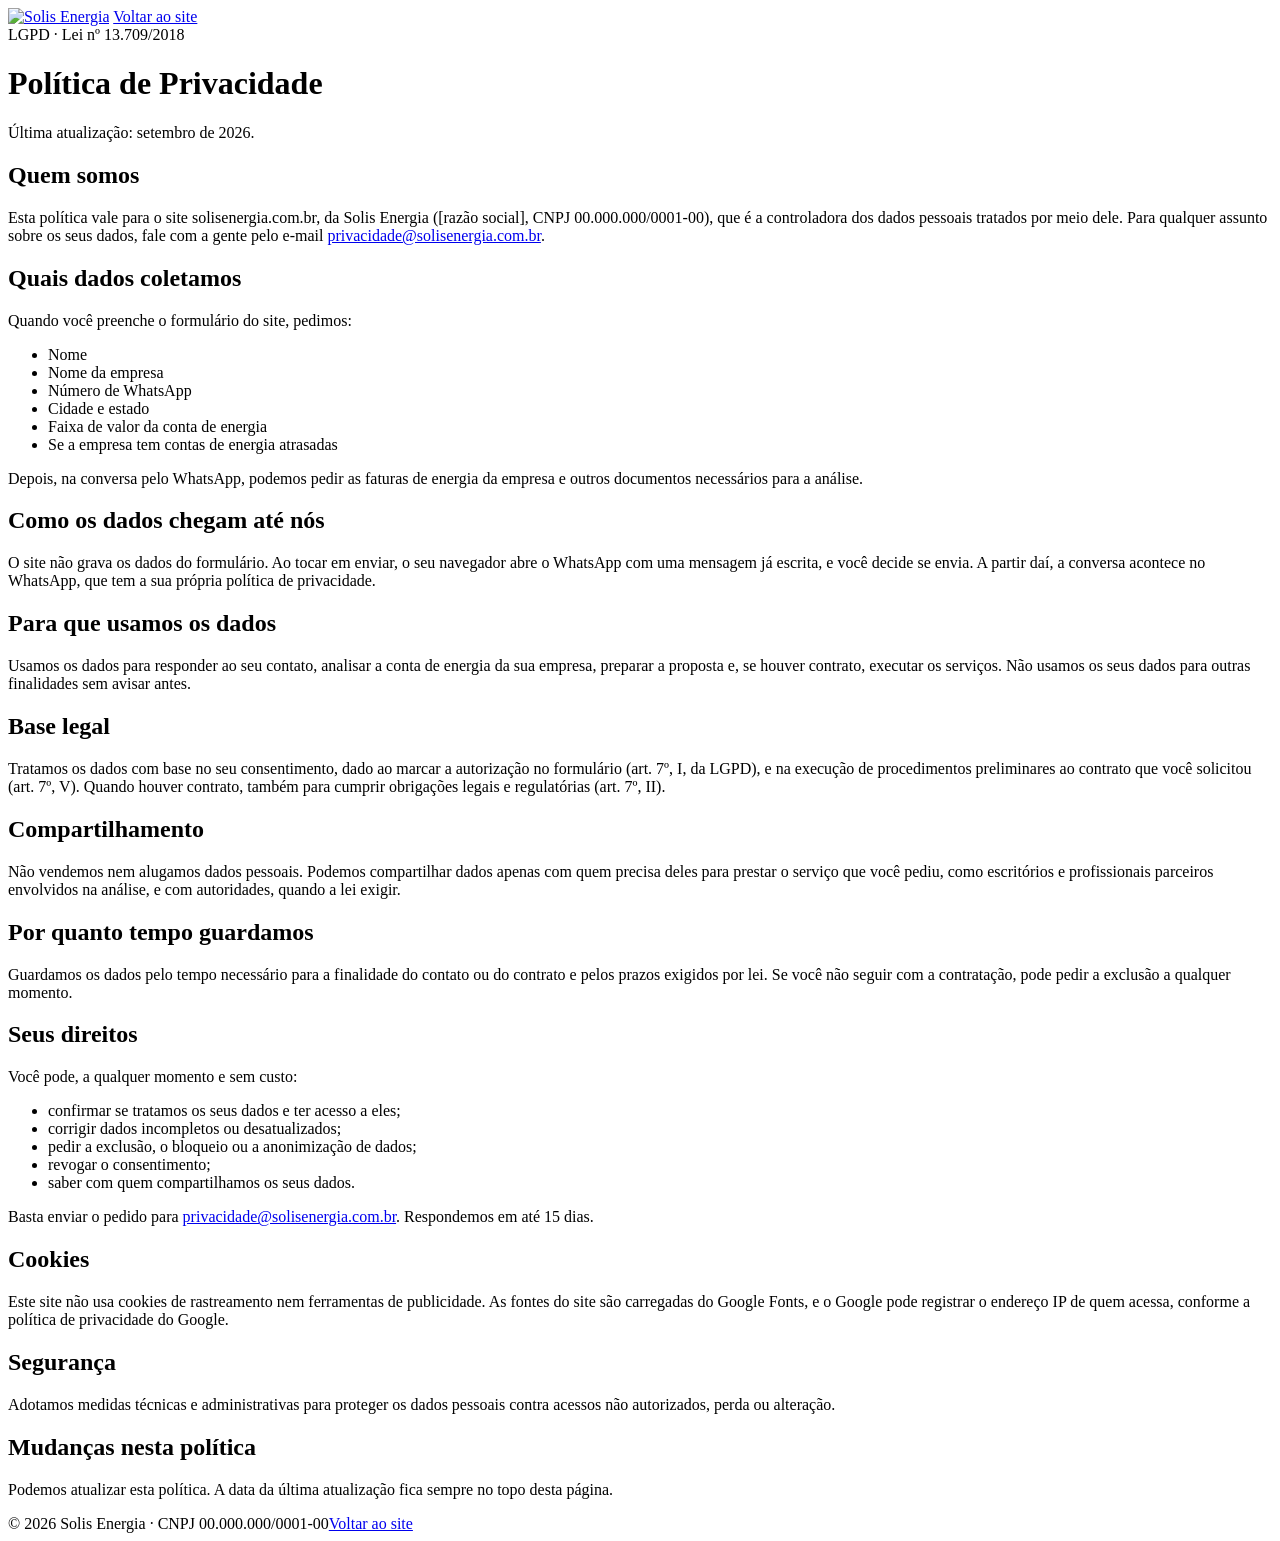
==== privacidade.html @ 0ac9d94a "Add files via upload" ====
<!doctype html>
<html lang="pt-BR">
<head>
<meta charset="utf-8">
<meta name="viewport" content="width=device-width, initial-scale=1, viewport-fit=cover">
<title>Política de Privacidade | Solis Energia</title>
<meta name="description" content="Como a Solis Energia trata os dados pessoais enviados pelo site, conforme a LGPD.">
<link rel="canonical" href="https://solisenergia.com.br/privacidade.html">
<meta name="robots" content="noindex, follow">
<link rel="icon" href="assets/img/favicon.svg" type="image/svg+xml">
<link rel="preconnect" href="https://fonts.googleapis.com">
<link rel="preconnect" href="https://fonts.gstatic.com" crossorigin>
<link rel="stylesheet" href="https://fonts.googleapis.com/css2?family=Archivo:wdth,wght@100..125,500..800&family=IBM+Plex+Sans:wght@400;500;600&display=swap">
<link rel="stylesheet" href="assets/site.css">
</head>
<body data-site="energia" data-whatsapp="5500000000000" data-wa-default="Olá! Tenho uma dúvida sobre privacidade de dados.">
<!-- MODELO: revisar com a equipe jurídica antes de publicar. Preencher razão social, CNPJ e endereço. -->
<header class="site-header"><div class="wrap">
  <a class="brand" href="./"><img src="assets/img/logo.svg" alt="Solis Energia" width="210" height="30"></a>
  <a class="btn btn-ghost" href="./" style="min-height:42px">Voltar ao site</a>
</div></header>
<main class="wrap doc">
  <span class="eyebrow">LGPD · Lei nº 13.709/2018</span>
  <h1>Política de Privacidade</h1>
  <p class="muted">Última atualização: setembro de 2026.</p>

  <h2>Quem somos</h2>
  <p>Esta política vale para o site solisenergia.com.br, da Solis Energia ([razão social], CNPJ 00.000.000/0001-00), que é a controladora dos dados pessoais tratados por meio dele. Para qualquer assunto sobre os seus dados, fale com a gente pelo e-mail <a href="mailto:privacidade@solisenergia.com.br">privacidade@solisenergia.com.br</a>.</p>

  <h2>Quais dados coletamos</h2>
  <p>Quando você preenche o formulário do site, pedimos:</p>
  <ul><li>Nome</li><li>Nome da empresa</li><li>Número de WhatsApp</li><li>Cidade e estado</li><li>Faixa de valor da conta de energia</li><li>Se a empresa tem contas de energia atrasadas</li></ul>
  <p>Depois, na conversa pelo WhatsApp, podemos pedir as faturas de energia da empresa e outros documentos necessários para a análise.</p>

  <h2>Como os dados chegam até nós</h2>
  <p>O site não grava os dados do formulário. Ao tocar em enviar, o seu navegador abre o WhatsApp com uma mensagem já escrita, e você decide se envia. A partir daí, a conversa acontece no WhatsApp, que tem a sua própria política de privacidade.</p>

  <h2>Para que usamos os dados</h2>
  <p>Usamos os dados para responder ao seu contato, analisar a conta de energia da sua empresa, preparar a proposta e, se houver contrato, executar os serviços. Não usamos os seus dados para outras finalidades sem avisar antes.</p>

  <h2>Base legal</h2>
  <p>Tratamos os dados com base no seu consentimento, dado ao marcar a autorização no formulário (art. 7º, I, da LGPD), e na execução de procedimentos preliminares ao contrato que você solicitou (art. 7º, V). Quando houver contrato, também para cumprir obrigações legais e regulatórias (art. 7º, II).</p>

  <h2>Compartilhamento</h2>
  <p>Não vendemos nem alugamos dados pessoais. Podemos compartilhar dados apenas com quem precisa deles para prestar o serviço que você pediu, como escritórios e profissionais parceiros envolvidos na análise, e com autoridades, quando a lei exigir.</p>

  <h2>Por quanto tempo guardamos</h2>
  <p>Guardamos os dados pelo tempo necessário para a finalidade do contato ou do contrato e pelos prazos exigidos por lei. Se você não seguir com a contratação, pode pedir a exclusão a qualquer momento.</p>

  <h2>Seus direitos</h2>
  <p>Você pode, a qualquer momento e sem custo:</p>
  <ul>
    <li>confirmar se tratamos os seus dados e ter acesso a eles;</li>
    <li>corrigir dados incompletos ou desatualizados;</li>
    <li>pedir a exclusão, o bloqueio ou a anonimização de dados;</li>
    <li>revogar o consentimento;</li>
    <li>saber com quem compartilhamos os seus dados.</li>
  </ul>
  <p>Basta enviar o pedido para <a href="mailto:privacidade@solisenergia.com.br">privacidade@solisenergia.com.br</a>. Respondemos em até 15 dias.</p>

  <h2>Cookies</h2>
  <p>Este site não usa cookies de rastreamento nem ferramentas de publicidade. As fontes do site são carregadas do Google Fonts, e o Google pode registrar o endereço IP de quem acessa, conforme a política de privacidade do Google.</p>

  <h2>Segurança</h2>
  <p>Adotamos medidas técnicas e administrativas para proteger os dados pessoais contra acessos não autorizados, perda ou alteração.</p>

  <h2>Mudanças nesta política</h2>
  <p>Podemos atualizar esta política. A data da última atualização fica sempre no topo desta página.</p>
</main>
<footer class="site-footer"><div class="wrap"><div class="foot-bottom" style="border-top:0;padding-top:0">
  <span>© <span data-year>2026</span> Solis Energia · CNPJ 00.000.000/0001-00</span><a href="./">Voltar ao site</a>
</div></div></footer>
<script src="assets/site.js"></script>
</body>
</html>
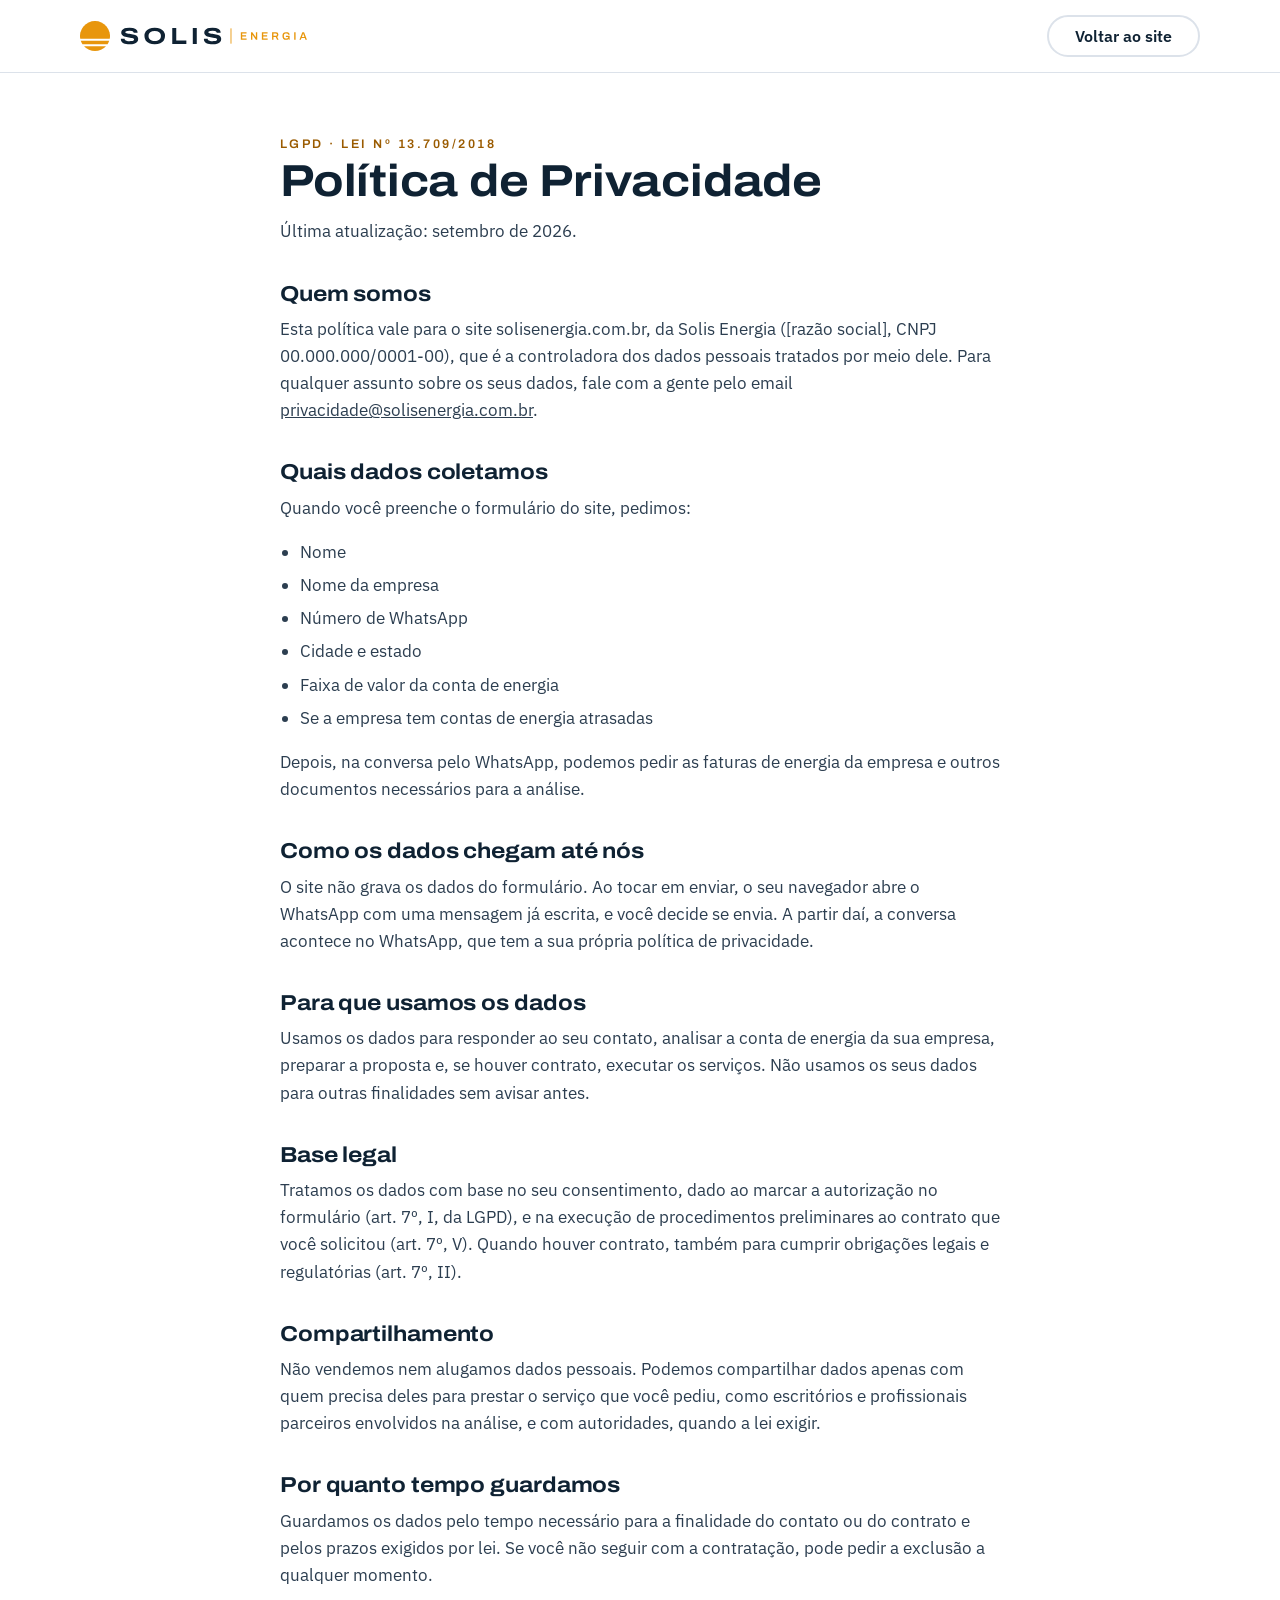
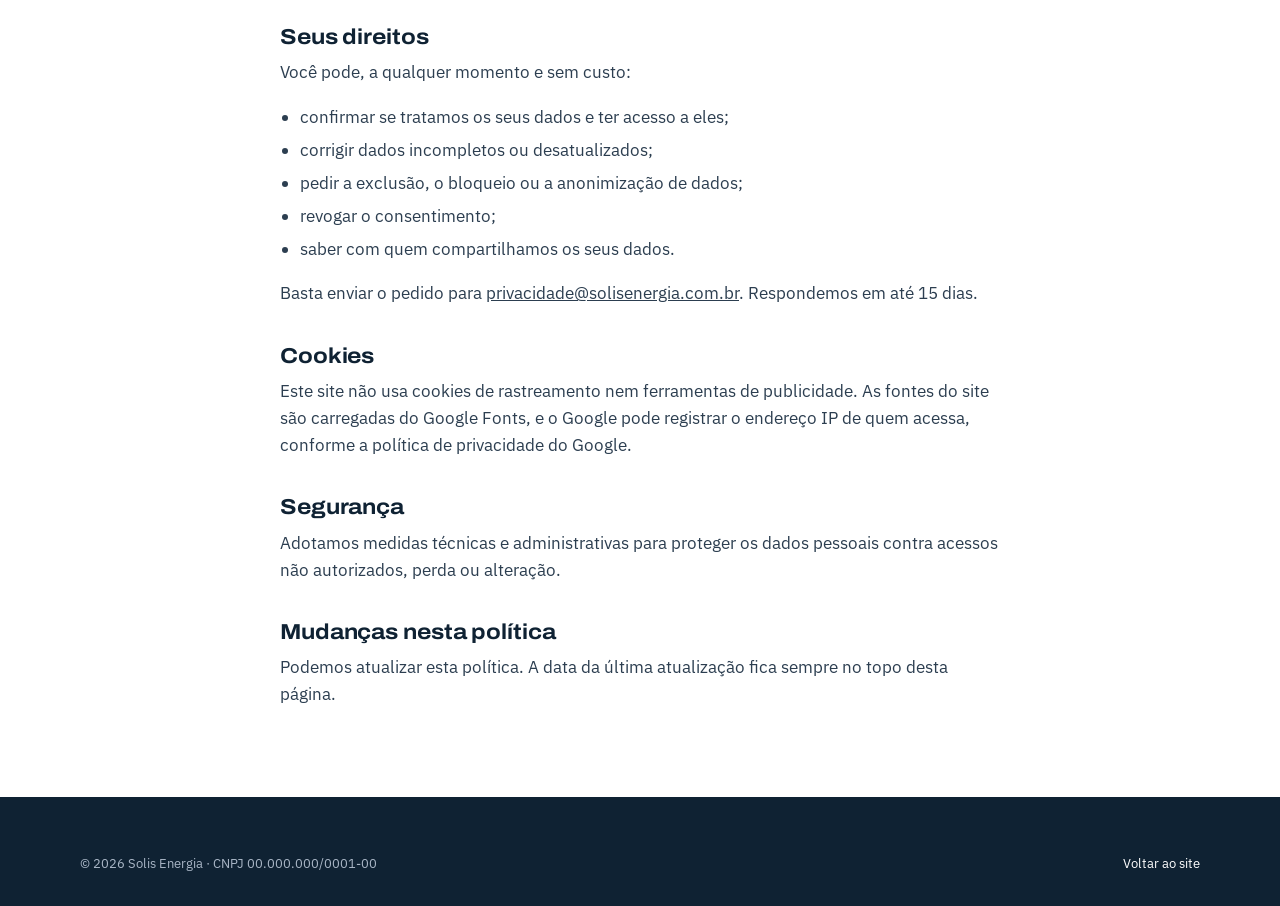
==== commit 6243f91e: "Add files via upload" ====
--- a/privacidade.html
+++ b/privacidade.html
@@ -25,7 +25,7 @@
   <p class="muted">Última atualização: setembro de 2026.</p>
 
   <h2>Quem somos</h2>
-  <p>Esta política vale para o site solisenergia.com.br, da Solis Energia ([razão social], CNPJ 00.000.000/0001-00), que é a controladora dos dados pessoais tratados por meio dele. Para qualquer assunto sobre os seus dados, fale com a gente pelo e-mail <a href="mailto:privacidade@solisenergia.com.br">privacidade@solisenergia.com.br</a>.</p>
+  <p>Esta política vale para o site solisenergia.com.br, da Solis Energia ([razão social], CNPJ 00.000.000/0001-00), que é a controladora dos dados pessoais tratados por meio dele. Para qualquer assunto sobre os seus dados, fale com a gente pelo email <a href="mailto:privacidade@solisenergia.com.br">privacidade@solisenergia.com.br</a>.</p>
 
   <h2>Quais dados coletamos</h2>
   <p>Quando você preenche o formulário do site, pedimos:</p>
--- a/assets/site.css
+++ b/assets/site.css
@@ -0,0 +1,286 @@
+/* Solis · estilos compartilhados pelos sites da Energia e do Turismo.
+   A cor de cada empresa vem do atributo data-site no <body>. */
+
+:root {
+  --ink: #0F2233;
+  --ink-2: #172D42;
+  --nevoa: #F3F5F8;
+  --aco: #5B6675;
+  --aco-claro: #A9B6C6;
+  --line: #DCE2EA;
+  --line-ink: #2A3F55;
+  --white: #FFFFFF;
+  --energia: #E8960C;
+  --viagens: #1E5AA8;
+  --viagens-claro: #5B93DB;
+  --parques: #2F7D4F;
+  --parques-claro: #4FA874;
+
+  --acc: var(--energia);
+  --acc-text: #9A5B00;
+  --acc-on: var(--ink);
+  --acc-soft: #FDF3E3;
+  --acc-on-ink: var(--energia);
+
+  --display: "Archivo", "Helvetica Neue", Arial, sans-serif;
+  --body: "IBM Plex Sans", "Segoe UI", Roboto, Arial, sans-serif;
+  --mono: "IBM Plex Mono", Consolas, "Courier New", monospace;
+
+  --wrap: 1160px;
+  --gutter: 20px;
+  --radius: 6px;
+  --header-h: 72px;
+  color-scheme: light;
+}
+
+body[data-site="turismo"] {
+  --acc: var(--viagens);
+  --acc-text: var(--viagens);
+  --acc-on: var(--white);
+  --acc-soft: #E8F0FA;
+  --acc-on-ink: var(--viagens-claro);
+}
+
+* { box-sizing: border-box; }
+html { scroll-behavior: smooth; scroll-padding-top: calc(var(--header-h) + 12px); }
+@media (prefers-reduced-motion: reduce) { html { scroll-behavior: auto; } }
+body {
+  margin: 0;
+  background: var(--white);
+  color: var(--ink);
+  font-family: var(--body);
+  font-size: 17px;
+  line-height: 1.6;
+  -webkit-font-smoothing: antialiased;
+}
+img, svg { max-width: 100%; }
+a { color: inherit; }
+p { margin: 0; }
+h1, h2, h3, h4 { font-family: var(--display); font-stretch: 112%; margin: 0; line-height: 1.12; text-wrap: balance; letter-spacing: -0.005em; }
+h1 { font-size: clamp(2.3rem, 5.6vw, 4rem); font-weight: 700; }
+h2 { font-size: clamp(1.8rem, 3.8vw, 2.7rem); font-weight: 700; }
+h3 { font-size: 1.2rem; font-weight: 650; }
+.hl { color: var(--acc-text); }
+.on-ink .hl { color: var(--acc-on-ink); }
+
+.wrap { max-width: var(--wrap); margin-inline: auto; padding-inline: var(--gutter); }
+.eyebrow { font-family: var(--display); font-weight: 600; font-size: .78rem; letter-spacing: .2em; text-transform: uppercase; color: var(--acc-text); }
+.on-ink .eyebrow { color: var(--acc-on-ink); }
+.lead { font-size: clamp(1.05rem, 1.6vw, 1.2rem); color: var(--aco); max-width: 60ch; }
+.on-ink .lead { color: var(--aco-claro); }
+.muted { color: var(--aco); }
+.small { font-size: .88rem; }
+.skip { position: absolute; left: -999px; top: 8px; background: var(--ink); color: #fff; padding: 8px 14px; border-radius: 4px; z-index: 100; }
+.skip:focus { left: 8px; }
+
+:focus-visible { outline: 3px solid var(--acc); outline-offset: 3px; border-radius: 2px; }
+
+/* ---------- botões ---------- */
+.btn {
+  display: inline-flex; align-items: center; justify-content: center; gap: 10px;
+  min-height: 52px; padding: 0 26px; border-radius: 999px; border: 2px solid transparent;
+  font: 600 1rem var(--body); text-decoration: none; cursor: pointer;
+  transition: transform .15s ease, background-color .15s ease, border-color .15s ease;
+}
+.btn:hover { transform: translateY(-1px); }
+.btn-primary { background: var(--acc); color: var(--acc-on); }
+.btn-primary:hover { filter: brightness(1.05); }
+.btn-ghost { border-color: var(--line); color: var(--ink); background: var(--white); }
+.btn-ghost:hover { border-color: var(--ink); }
+.on-ink .btn-ghost { background: transparent; color: #fff; border-color: var(--line-ink); }
+.on-ink .btn-ghost:hover { border-color: #fff; }
+.btn svg { width: 20px; height: 20px; flex: none; }
+.btn-row { display: flex; flex-wrap: wrap; gap: 12px; }
+
+/* ---------- cabeçalho ---------- */
+.site-header {
+  position: sticky; top: 0; z-index: 50; background: rgba(255,255,255,.94);
+  backdrop-filter: saturate(1.4) blur(10px); border-bottom: 1px solid var(--line);
+}
+.site-header .wrap { height: var(--header-h); display: flex; align-items: center; justify-content: space-between; gap: 20px; }
+.brand img { height: 30px; width: auto; display: block; }
+.nav { display: flex; align-items: center; gap: 28px; }
+.nav a { text-decoration: none; font-weight: 500; font-size: .95rem; color: var(--aco); }
+.nav a:hover { color: var(--ink); }
+.nav .btn { min-height: 42px; padding: 0 20px; font-size: .92rem; color: var(--acc-on); }
+.menu-btn { display: none; background: none; border: 1px solid var(--line); border-radius: 999px; padding: 8px 16px; font: 600 .9rem var(--body); color: var(--ink); cursor: pointer; }
+@media (max-width: 900px) {
+  .menu-btn { display: inline-flex; }
+  .nav { position: absolute; top: var(--header-h); left: 0; right: 0; background: #fff; border-bottom: 1px solid var(--line);
+    flex-direction: column; align-items: stretch; gap: 0; padding: 8px var(--gutter) 20px; display: none; }
+  .nav.open { display: flex; }
+  .nav a { padding: 12px 0; border-bottom: 1px solid var(--line); font-size: 1rem; }
+  .nav .btn { margin-top: 12px; border-bottom: 0; }
+  .brand img { height: 26px; }
+}
+
+/* ---------- seções ---------- */
+.sec { padding-block: clamp(64px, 9vw, 112px); }
+.sec-soft { background: var(--nevoa); }
+.on-ink { background: var(--ink); color: #fff; }
+.sec-head { display: grid; gap: 14px; max-width: 760px; margin-bottom: clamp(36px, 5vw, 56px); }
+
+/* ---------- hero ---------- */
+.hero { position: relative; overflow: hidden; padding-block: clamp(56px, 8vw, 104px) clamp(64px, 9vw, 120px); }
+.hero .wrap { display: grid; grid-template-columns: minmax(0, 1.1fr) minmax(0, .9fr); gap: clamp(36px, 6vw, 72px); align-items: center; }
+.hero-text { display: grid; gap: 22px; }
+.hero-text .btn-row { margin-top: 8px; }
+.trust { display: flex; flex-wrap: wrap; gap: 10px 24px; margin-top: 10px; color: var(--aco); font-size: .92rem; }
+.trust span { display: inline-flex; align-items: center; gap: 8px; }
+.trust svg { width: 18px; height: 18px; color: var(--acc); flex: none; }
+.hero-sun { position: absolute; right: -180px; bottom: -260px; width: 620px; height: 620px; opacity: .08; color: var(--acc); pointer-events: none; }
+@media (max-width: 900px) { .hero .wrap { grid-template-columns: 1fr; } .hero-sun { display: none; } }
+
+/* ---------- cartões ---------- */
+.cards { display: grid; gap: 18px; grid-template-columns: repeat(auto-fit, minmax(min(100%, 260px), 1fr)); }
+.card { background: #fff; border: 1px solid var(--line); border-radius: var(--radius); padding: 28px; display: grid; gap: 12px; align-content: start; }
+.sec-soft .card { border-color: transparent; }
+.card .icon { width: 48px; height: 48px; border-radius: 50%; background: var(--acc-soft); color: var(--acc-text); display: grid; place-items: center; }
+.card .icon svg { width: 24px; height: 24px; }
+.card p { color: var(--aco); }
+
+/* ---------- passos ---------- */
+.steps { list-style: none; margin: 0; padding: 0; display: grid; grid-template-columns: repeat(4, minmax(0, 1fr)); gap: 0; counter-reset: s; border-top: 2px solid var(--ink); }
+.steps li { counter-increment: s; padding: 26px 24px 8px 0; display: grid; gap: 10px; align-content: start; }
+.steps li::before { content: counter(s, decimal-leading-zero); font-family: var(--display); font-stretch: 125%; font-weight: 700; font-size: 2.4rem; line-height: 1; color: var(--acc); }
+.steps p { color: var(--aco); }
+@media (max-width: 900px) { .steps { grid-template-columns: 1fr 1fr; } }
+@media (max-width: 560px) { .steps { grid-template-columns: 1fr; } .steps li { padding-right: 0; border-bottom: 1px solid var(--line); padding-bottom: 22px; } }
+
+/* ---------- barras (antes/depois) ---------- */
+.bars { display: grid; gap: 18px; }
+.bar { display: grid; gap: 8px; }
+.bar .lbl { font-family: var(--display); font-size: .75rem; letter-spacing: .18em; text-transform: uppercase; color: var(--aco-claro); }
+.bar .fill { height: 64px; border-radius: 4px; display: flex; align-items: center; padding-inline: 20px; font-family: var(--display); font-weight: 700; font-size: 1.5rem; font-variant-numeric: tabular-nums; }
+.bar.before .fill { background: var(--ink-2); color: #fff; width: 100%; }
+.bar.after .fill { background: var(--acc); color: var(--acc-on); }
+
+/* ---------- lista com marcador do sol ---------- */
+.sunlist { list-style: none; margin: 0; padding: 0; display: grid; gap: 14px; }
+.sunlist li { display: grid; grid-template-columns: 24px 1fr; gap: 14px; align-items: start; }
+.sunlist svg { width: 24px; height: 24px; color: var(--acc); margin-top: 2px; }
+
+/* ---------- perguntas frequentes ---------- */
+.faq { display: grid; gap: 0; border-top: 1px solid var(--line); max-width: 860px; }
+.faq details { border-bottom: 1px solid var(--line); }
+.faq summary { list-style: none; cursor: pointer; padding: 22px 44px 22px 0; font-family: var(--display); font-weight: 650; font-size: 1.1rem; position: relative; }
+.faq summary::-webkit-details-marker { display: none; }
+.faq summary::after { content: ""; position: absolute; right: 6px; top: 50%; width: 12px; height: 12px; border-right: 2px solid var(--acc-text); border-bottom: 2px solid var(--acc-text); transform: translateY(-70%) rotate(45deg); transition: transform .2s ease; }
+.faq details[open] summary::after { transform: translateY(-30%) rotate(-135deg); }
+.faq .ans { padding: 0 0 22px; color: var(--aco); max-width: 68ch; }
+
+/* ---------- formulário ---------- */
+.contact .wrap { display: grid; grid-template-columns: minmax(0, .9fr) minmax(0, 1.1fr); gap: clamp(32px, 6vw, 72px); align-items: start; }
+@media (max-width: 900px) { .contact .wrap { grid-template-columns: 1fr; } }
+.form { background: #fff; color: var(--ink); border-radius: 10px; padding: clamp(22px, 4vw, 36px); display: grid; gap: 18px; box-shadow: 0 1px 2px rgba(15,34,51,.08), 0 20px 50px rgba(15,34,51,.18); }
+.form .row { display: grid; grid-template-columns: 1fr 1fr; gap: 16px; }
+@media (max-width: 560px) { .form .row { grid-template-columns: 1fr; } }
+.field { display: grid; gap: 6px; }
+.field label, .field legend { font-weight: 600; font-size: .92rem; padding: 0; }
+.field .hint { font-size: .82rem; color: var(--aco); }
+.field input, .field select, .field textarea {
+  width: 100%; min-height: 50px; padding: 12px 14px; border: 1.5px solid var(--line); border-radius: var(--radius);
+  font: 400 1rem var(--body); color: var(--ink); background: #fff;
+}
+.field textarea { min-height: 96px; resize: vertical; }
+.field input:focus, .field select:focus, .field textarea:focus { outline: none; border-color: var(--acc); box-shadow: 0 0 0 3px var(--acc-soft); }
+.field [aria-invalid="true"] { border-color: #C23B32; }
+.field .err { color: #B3261E; font-size: .85rem; min-height: 0; }
+fieldset.field { border: 0; margin: 0; padding: 0; }
+.choices { display: flex; flex-wrap: wrap; gap: 8px; }
+.choices label { font-weight: 500; display: inline-flex; align-items: center; gap: 8px; border: 1.5px solid var(--line); border-radius: 999px; padding: 8px 16px; cursor: pointer; font-size: .95rem; }
+.choices input { accent-color: var(--ink); width: 16px; height: 16px; min-height: 0; }
+.choices label:has(input:checked) { border-color: var(--ink); background: var(--nevoa); }
+.consent { display: grid; grid-template-columns: 20px 1fr; gap: 10px; font-size: .86rem; color: var(--aco); align-items: start; }
+.consent input { width: 18px; height: 18px; margin-top: 2px; accent-color: var(--ink); }
+.form .btn { width: 100%; }
+.form-note { font-size: .82rem; color: var(--aco); text-align: center; }
+
+/* ---------- rodapé ---------- */
+.site-footer { background: var(--ink); color: var(--aco-claro); padding-block: 56px 32px; font-size: .92rem; }
+.site-footer .wrap { display: grid; gap: 36px; }
+.foot-top { display: grid; grid-template-columns: 1.3fr 1fr 1fr; gap: 32px; }
+@media (max-width: 760px) { .foot-top { grid-template-columns: 1fr; } }
+.site-footer img { height: 30px; width: auto; }
+.site-footer h4 { color: #fff; font-size: .82rem; letter-spacing: .16em; text-transform: uppercase; font-stretch: 100%; margin-bottom: 12px; }
+.site-footer ul { list-style: none; margin: 0; padding: 0; display: grid; gap: 8px; }
+.site-footer a { color: #fff; text-decoration: none; }
+.site-footer a:hover { text-decoration: underline; }
+.foot-bottom { border-top: 1px solid var(--line-ink); padding-top: 22px; display: flex; flex-wrap: wrap; justify-content: space-between; gap: 12px; font-size: .84rem; }
+
+/* ---------- botão flutuante do WhatsApp ---------- */
+.wa-float {
+  position: fixed; right: 18px; bottom: calc(18px + env(safe-area-inset-bottom, 0px)); z-index: 60;
+  width: 60px; height: 60px; border-radius: 50%; background: #25D366; color: #fff; display: grid; place-items: center;
+  box-shadow: 0 6px 20px rgba(0,0,0,.22); text-decoration: none;
+}
+.wa-float svg { width: 32px; height: 32px; }
+.wa-float:hover { transform: scale(1.05); }
+
+/* ---------- página de texto (privacidade) ---------- */
+.doc { max-width: 760px; padding-block: 56px 88px; }
+.doc h1 { font-size: clamp(2rem, 4vw, 2.8rem); margin-bottom: 12px; }
+.doc h2 { font-size: 1.35rem; margin: 36px 0 10px; }
+.doc p, .doc li { color: #2C3E50; }
+.doc p + p { margin-top: 12px; }
+.doc ul { padding-left: 20px; display: grid; gap: 6px; }
+
+/* ---------- cartão de caso (hero) ---------- */
+.case-card { border-radius: 12px; padding: clamp(24px, 3.5vw, 36px); display: grid; gap: 24px; box-shadow: 0 30px 60px rgba(15,34,51,.22); position: relative; z-index: 1; }
+.case-head { display: flex; justify-content: space-between; align-items: center; gap: 12px; flex-wrap: wrap; }
+.case-tag { font-size: .85rem; color: var(--aco-claro); border: 1px solid var(--line-ink); border-radius: 999px; padding: 4px 12px; }
+.case-foot { display: grid; grid-template-columns: 1fr 1fr; gap: 16px; border-top: 1px solid var(--line-ink); padding-top: 20px; }
+.case-foot strong { display: block; font-family: var(--display); font-stretch: 112%; font-size: 1.7rem; color: var(--acc-on-ink); line-height: 1.1; font-variant-numeric: tabular-nums; }
+.case-foot span, .case-note { color: var(--aco-claro); font-size: .88rem; }
+
+/* ---------- cartões grandes ---------- */
+.cards.two { grid-template-columns: repeat(auto-fit, minmax(min(100%, 420px), 1fr)); }
+.card.big { padding: clamp(28px, 4vw, 40px); gap: 14px; }
+.big-num { font-family: var(--display); font-stretch: 125%; font-weight: 700; font-size: clamp(2.4rem, 5vw, 3.4rem); line-height: 1; color: var(--acc-text); }
+.card.big h3 { font-size: 1.4rem; }
+
+/* ---------- números de resultado ---------- */
+.results { display: grid; gap: 36px; }
+.results .sec-head { margin-bottom: 0; max-width: 820px; }
+.stats { display: grid; grid-template-columns: repeat(3, minmax(0, 1fr)); border-top: 1px solid var(--line-ink); }
+.stats div { padding: 28px 24px 0 0; display: grid; gap: 6px; }
+.stats strong { font-family: var(--display); font-stretch: 118%; font-weight: 700; font-size: clamp(2rem, 4.4vw, 3.2rem); line-height: 1; color: var(--acc-on-ink); font-variant-numeric: tabular-nums; }
+.stats span { color: var(--aco-claro); }
+@media (max-width: 700px) { .stats { grid-template-columns: 1fr; } .stats div { padding: 20px 0; border-bottom: 1px solid var(--line-ink); } }
+
+/* ---------- duas colunas ---------- */
+.split { display: grid; grid-template-columns: minmax(0, 1fr) minmax(0, 1fr); gap: clamp(32px, 6vw, 72px); align-items: center; }
+@media (max-width: 900px) { .split { grid-template-columns: 1fr; } }
+.team img { width: 100%; height: auto; border-radius: 10px; display: block; aspect-ratio: 4 / 3; object-fit: cover; }
+
+/* ---------- estados ---------- */
+.ufs { list-style: none; margin: 0; padding: 0; display: grid; grid-template-columns: repeat(7, minmax(0, 1fr)); gap: 8px; }
+.ufs li { border: 1.5px solid var(--acc); border-radius: 4px; text-align: center; padding: 12px 0; font-family: var(--mono); font-weight: 500; font-size: .95rem; letter-spacing: .04em; }
+@media (max-width: 460px) { .ufs { grid-template-columns: repeat(5, minmax(0, 1fr)); } }
+
+/* ---------- Turismo: cartão de roteiro (hero) ---------- */
+.trip-card { border-radius: 12px; padding: clamp(24px, 3.5vw, 36px); display: grid; gap: 22px; box-shadow: 0 30px 60px rgba(15,34,51,.22); position: relative; z-index: 1; }
+.trip-top { display: flex; justify-content: space-between; align-items: flex-start; gap: 12px; }
+.trip-top h3 { font-size: clamp(1.6rem, 3vw, 2.1rem); font-stretch: 118%; margin-top: 6px; }
+.trip-meta { display: grid; grid-template-columns: 1fr 1fr; gap: 12px; margin: 0; border-block: 1px dashed var(--line-ink); padding-block: 16px; }
+.trip-meta dt { font-family: var(--display); font-size: .72rem; letter-spacing: .16em; text-transform: uppercase; color: var(--aco-claro); }
+.trip-meta dd { margin: 4px 0 0; font-weight: 600; }
+.trip-days { list-style: none; margin: 0; padding: 0; display: grid; gap: 12px; }
+.trip-days li { display: grid; grid-template-columns: 64px 1fr; gap: 12px; align-items: baseline; }
+.trip-days span { font-family: var(--mono); font-size: .85rem; color: var(--acc-on-ink); }
+
+/* ---------- Turismo: seção de parques (verde) ---------- */
+.sec-parques { background: var(--parques); color: #fff; }
+.sec-parques .eyebrow { color: #CFE5D8; }
+.sec-parques .lead { color: #E3F0E8; }
+.btn-light { background: #fff; color: var(--parques); }
+.group-card { background: rgba(255,255,255,.1); border: 1px solid rgba(255,255,255,.22); border-radius: 10px; padding: clamp(24px, 3.5vw, 36px); display: grid; gap: 14px; }
+.group-card p { color: #E3F0E8; }
+.group-card .sunlist svg { color: #fff; }
+.card .icon.green { background: #E6F2EB; color: var(--parques); }
+
+/* ---------- Turismo: por que a Solis ---------- */
+.stats.why strong { font-size: clamp(1.6rem, 3vw, 2.2rem); }
+.stats.why span { max-width: 32ch; }
+
+.on-ink .sunlist svg { color: var(--acc-on-ink); }
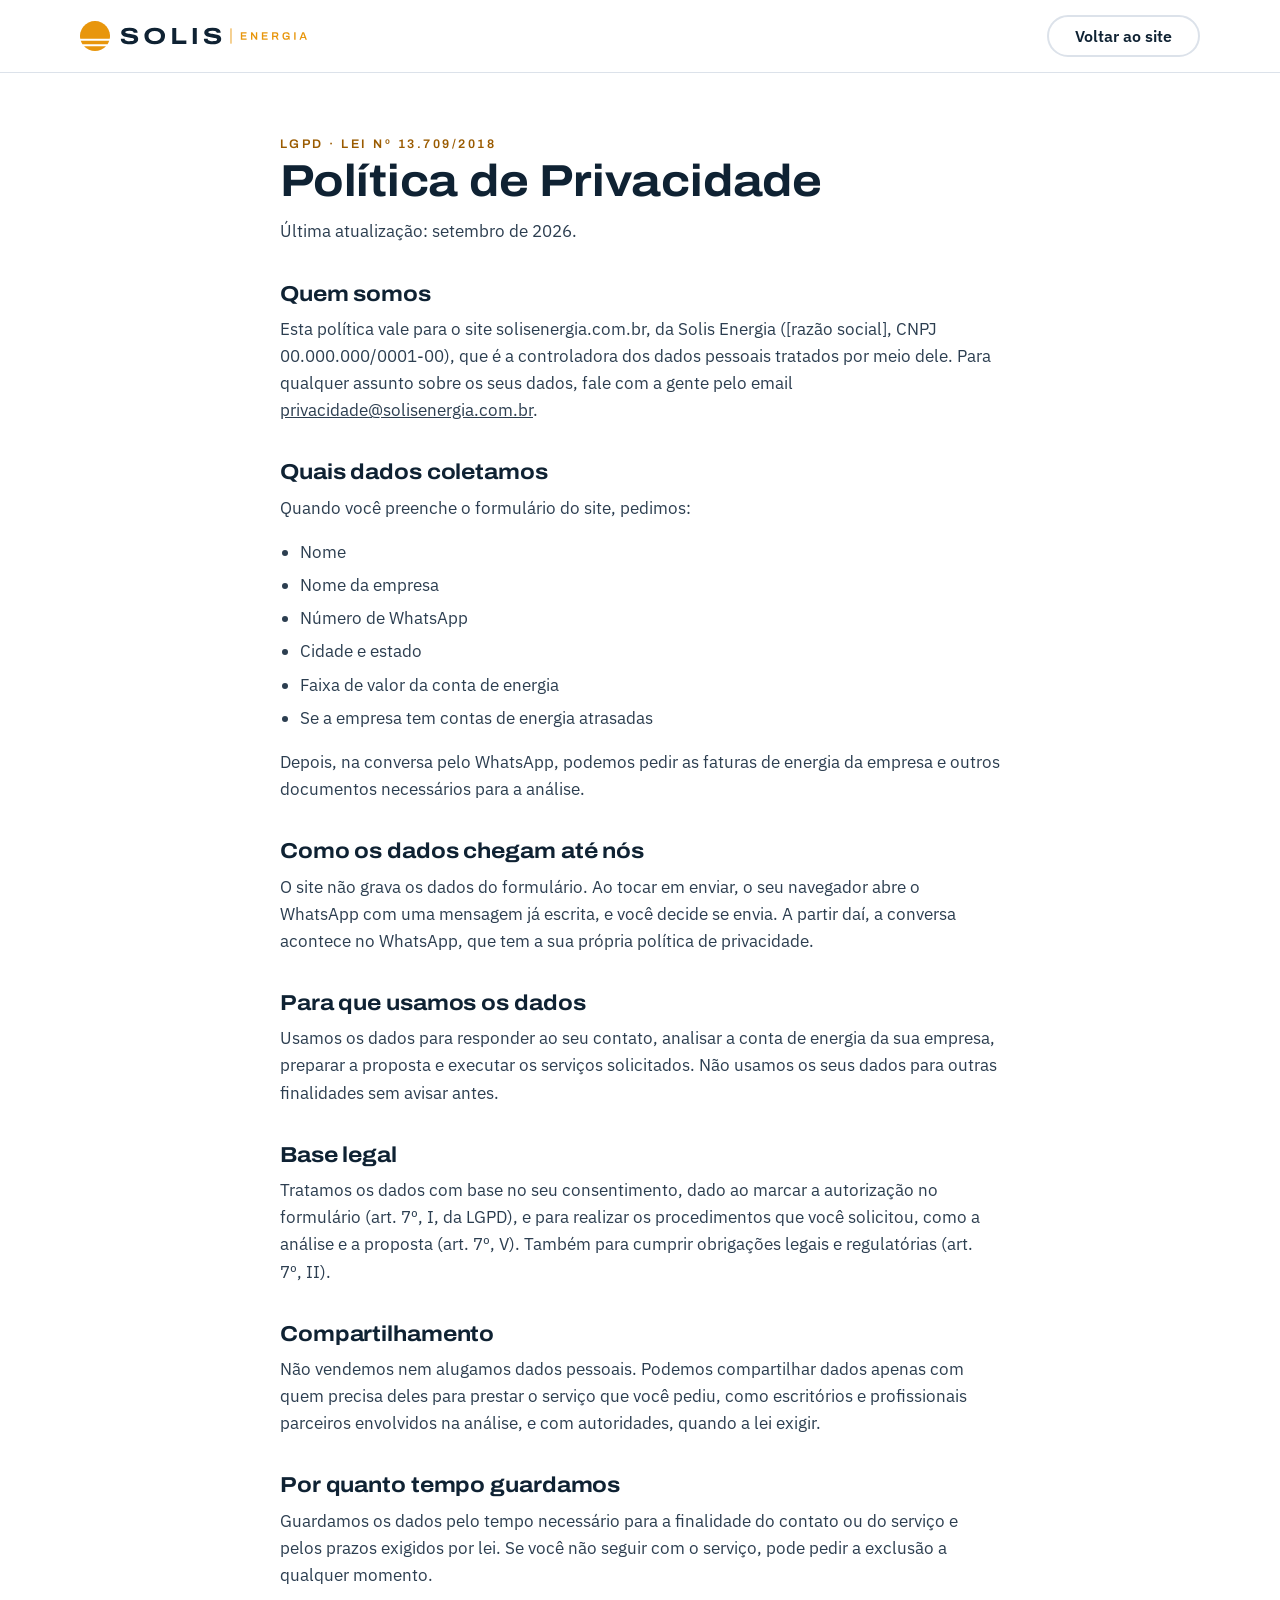
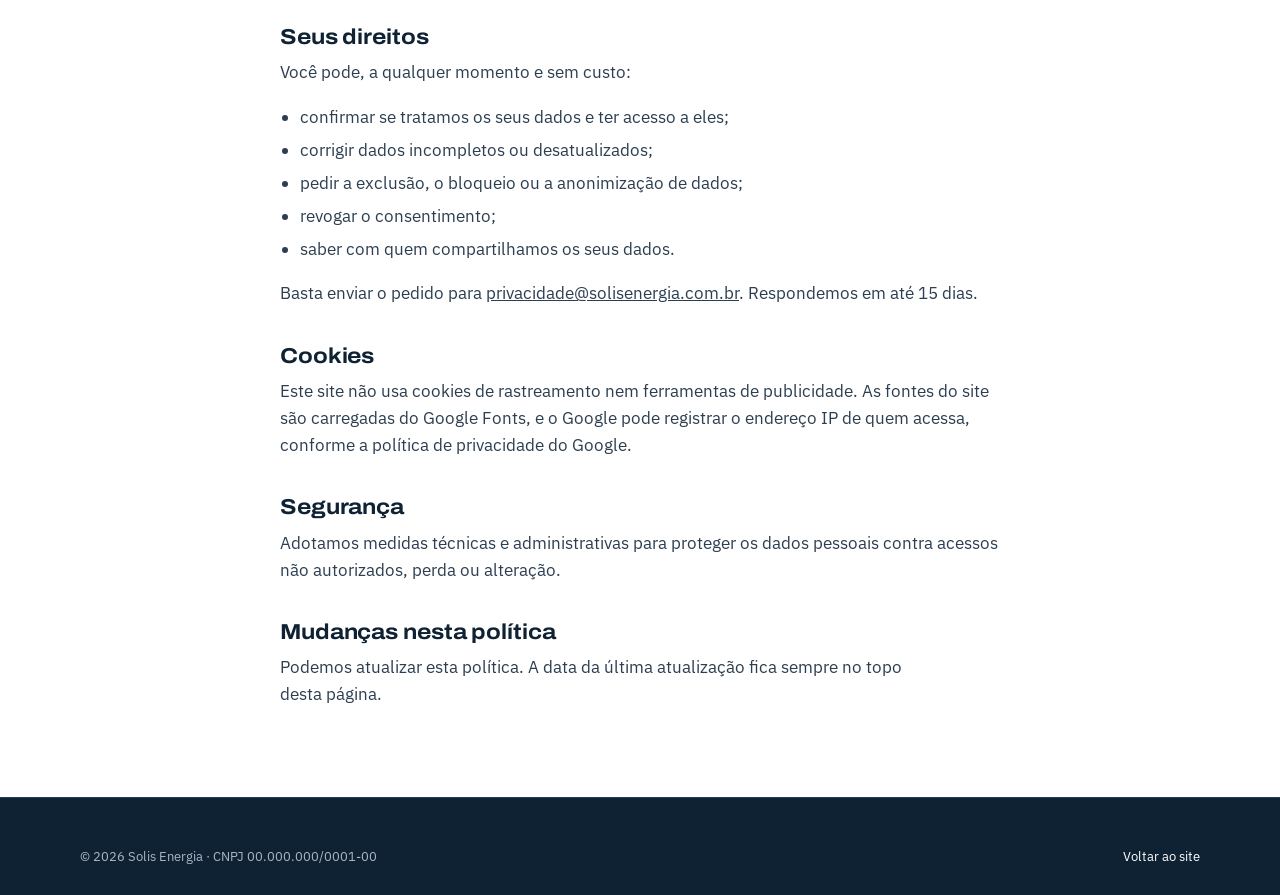
==== commit bf353fbb: "Add files via upload" ====
--- a/privacidade.html
+++ b/privacidade.html
@@ -36,16 +36,16 @@
   <p>O site não grava os dados do formulário. Ao tocar em enviar, o seu navegador abre o WhatsApp com uma mensagem já escrita, e você decide se envia. A partir daí, a conversa acontece no WhatsApp, que tem a sua própria política de privacidade.</p>
 
   <h2>Para que usamos os dados</h2>
-  <p>Usamos os dados para responder ao seu contato, analisar a conta de energia da sua empresa, preparar a proposta e, se houver contrato, executar os serviços. Não usamos os seus dados para outras finalidades sem avisar antes.</p>
+  <p>Usamos os dados para responder ao seu contato, analisar a conta de energia da sua empresa, preparar a proposta e executar os serviços solicitados. Não usamos os seus dados para outras finalidades sem avisar antes.</p>
 
   <h2>Base legal</h2>
-  <p>Tratamos os dados com base no seu consentimento, dado ao marcar a autorização no formulário (art. 7º, I, da LGPD), e na execução de procedimentos preliminares ao contrato que você solicitou (art. 7º, V). Quando houver contrato, também para cumprir obrigações legais e regulatórias (art. 7º, II).</p>
+  <p>Tratamos os dados com base no seu consentimento, dado ao marcar a autorização no formulário (art. 7º, I, da LGPD), e para realizar os procedimentos que você solicitou, como a análise e a proposta (art. 7º, V). Também para cumprir obrigações legais e regulatórias (art. 7º, II).</p>
 
   <h2>Compartilhamento</h2>
   <p>Não vendemos nem alugamos dados pessoais. Podemos compartilhar dados apenas com quem precisa deles para prestar o serviço que você pediu, como escritórios e profissionais parceiros envolvidos na análise, e com autoridades, quando a lei exigir.</p>
 
   <h2>Por quanto tempo guardamos</h2>
-  <p>Guardamos os dados pelo tempo necessário para a finalidade do contato ou do contrato e pelos prazos exigidos por lei. Se você não seguir com a contratação, pode pedir a exclusão a qualquer momento.</p>
+  <p>Guardamos os dados pelo tempo necessário para a finalidade do contato ou do serviço e pelos prazos exigidos por lei. Se você não seguir com o serviço, pode pedir a exclusão a qualquer momento.</p>
 
   <h2>Seus direitos</h2>
   <p>Você pode, a qualquer momento e sem custo:</p>
--- a/assets/site.css
+++ b/assets/site.css
@@ -30,6 +30,8 @@
   --gutter: 20px;
   --radius: 6px;
   --header-h: 72px;
+  --space-section: clamp(52px, 6.5vw, 84px);
+  --space-head: clamp(26px, 3.2vw, 40px);
   color-scheme: light;
 }
 
@@ -55,7 +57,8 @@
 }
 img, svg { max-width: 100%; }
 a { color: inherit; }
-p { margin: 0; }
+p { margin: 0; text-wrap: pretty; }
+h1, h2, h3, h4, p, li, dd, summary, label, a { hyphens: manual; -webkit-hyphens: manual; overflow-wrap: break-word; }
 h1, h2, h3, h4 { font-family: var(--display); font-stretch: 112%; margin: 0; line-height: 1.12; text-wrap: balance; letter-spacing: -0.005em; }
 h1 { font-size: clamp(2.3rem, 5.6vw, 4rem); font-weight: 700; }
 h2 { font-size: clamp(1.8rem, 3.8vw, 2.7rem); font-weight: 700; }
@@ -115,13 +118,13 @@
 }
 
 /* ---------- seções ---------- */
-.sec { padding-block: clamp(64px, 9vw, 112px); }
+.sec { padding-block: var(--space-section); }
 .sec-soft { background: var(--nevoa); }
 .on-ink { background: var(--ink); color: #fff; }
-.sec-head { display: grid; gap: 14px; max-width: 760px; margin-bottom: clamp(36px, 5vw, 56px); }
+.sec-head { display: grid; gap: 12px; max-width: 760px; margin-bottom: var(--space-head); }
 
 /* ---------- hero ---------- */
-.hero { position: relative; overflow: hidden; padding-block: clamp(56px, 8vw, 104px) clamp(64px, 9vw, 120px); }
+.hero { position: relative; overflow: hidden; padding-block: clamp(40px, 6vw, 72px) var(--space-section); }
 .hero .wrap { display: grid; grid-template-columns: minmax(0, 1.1fr) minmax(0, .9fr); gap: clamp(36px, 6vw, 72px); align-items: center; }
 .hero-text { display: grid; gap: 22px; }
 .hero-text .btn-row { margin-top: 8px; }
@@ -132,7 +135,10 @@
 @media (max-width: 900px) { .hero .wrap { grid-template-columns: 1fr; } .hero-sun { display: none; } }
 
 /* ---------- cartões ---------- */
-.cards { display: grid; gap: 18px; grid-template-columns: repeat(auto-fit, minmax(min(100%, 260px), 1fr)); }
+.cards { display: grid; gap: 16px; grid-template-columns: repeat(auto-fit, minmax(min(100%, 260px), 1fr)); }
+.cards.four { grid-template-columns: repeat(4, minmax(0, 1fr)); }
+@media (max-width: 1020px) { .cards.four { grid-template-columns: repeat(2, minmax(0, 1fr)); } }
+@media (max-width: 560px) { .cards.four { grid-template-columns: 1fr; } }
 .card { background: #fff; border: 1px solid var(--line); border-radius: var(--radius); padding: 28px; display: grid; gap: 12px; align-content: start; }
 .sec-soft .card { border-color: transparent; }
 .card .icon { width: 48px; height: 48px; border-radius: 50%; background: var(--acc-soft); color: var(--acc-text); display: grid; place-items: center; }
@@ -197,7 +203,7 @@
 .form-note { font-size: .82rem; color: var(--aco); text-align: center; }
 
 /* ---------- rodapé ---------- */
-.site-footer { background: var(--ink); color: var(--aco-claro); padding-block: 56px 32px; font-size: .92rem; }
+.site-footer { background: var(--ink); color: var(--aco-claro); padding-block: 48px 28px; font-size: .92rem; border-top: 1px solid var(--line-ink); }
 .site-footer .wrap { display: grid; gap: 36px; }
 .foot-top { display: grid; grid-template-columns: 1.3fr 1fr 1fr; gap: 32px; }
 @media (max-width: 760px) { .foot-top { grid-template-columns: 1fr; } }
@@ -284,3 +290,20 @@
 .stats.why span { max-width: 32ch; }
 
 .on-ink .sunlist svg { color: var(--acc-on-ink); }
+
+/* ---------- ritmo entre blocos ---------- */
+.hero-text { gap: 18px; }
+.split .sec-head, .results .sec-head, .contact .sec-head { margin-bottom: 0; }
+.results { gap: 28px; }
+.stats div { padding-top: 22px; }
+.steps li { padding-block: 22px 4px; }
+.faq summary { padding-block: 18px; }
+.faq .ans { padding-bottom: 18px; }
+.card.big { gap: 12px; }
+.site-footer .wrap { gap: 28px; }
+
+/* ---------- movimento reduzido ---------- */
+@media (prefers-reduced-motion: reduce) {
+  *, *::before, *::after { transition: none !important; animation: none !important; }
+  .btn:hover, .wa-float:hover { transform: none; }
+}
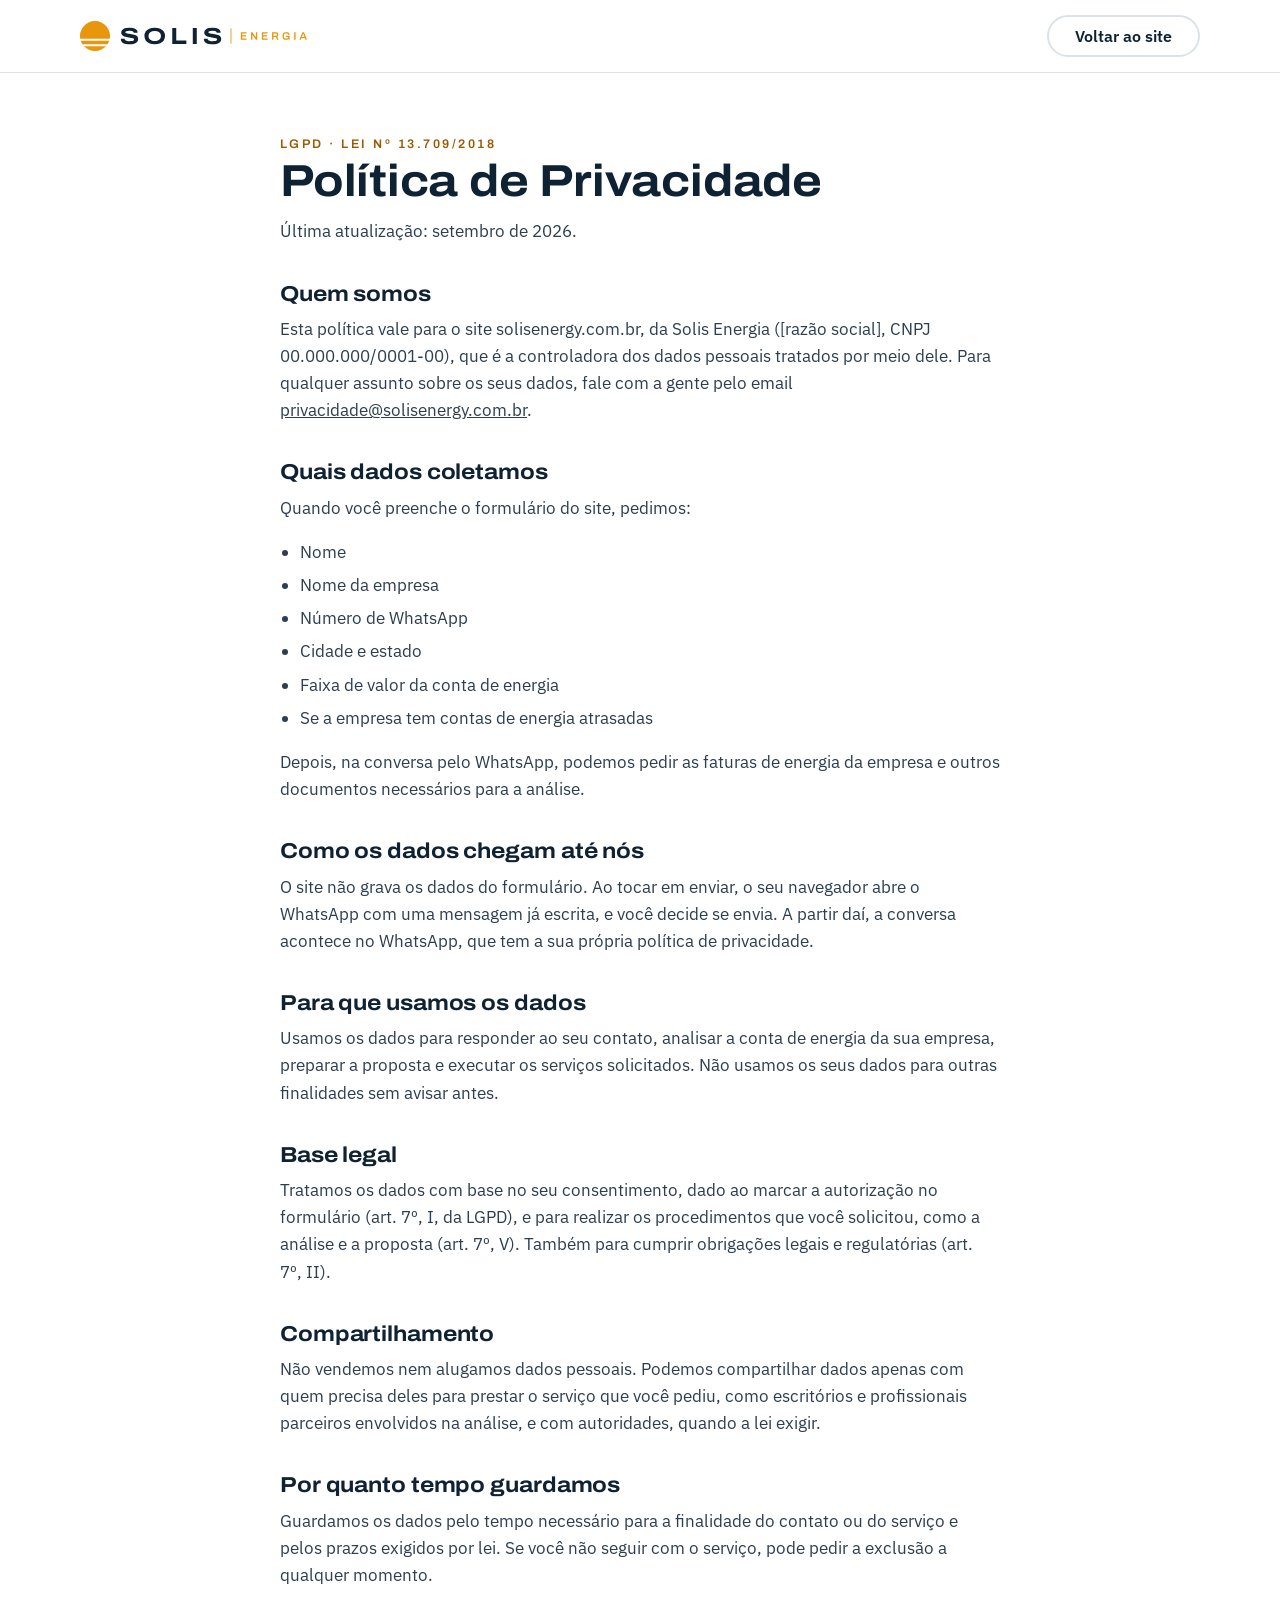
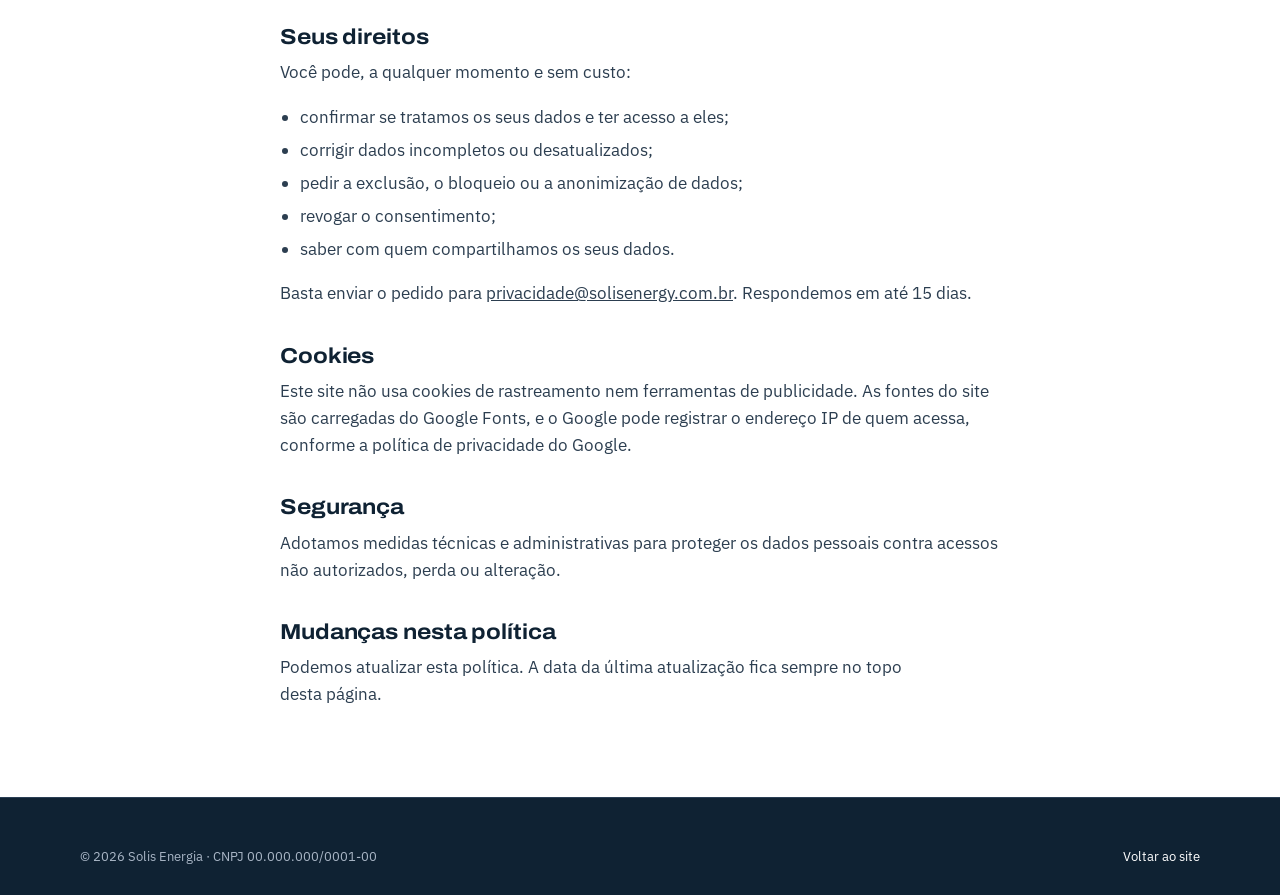
==== commit 07786990: "Add files via upload" ====
--- a/privacidade.html
+++ b/privacidade.html
@@ -5,7 +5,7 @@
 <meta name="viewport" content="width=device-width, initial-scale=1, viewport-fit=cover">
 <title>Política de Privacidade | Solis Energia</title>
 <meta name="description" content="Como a Solis Energia trata os dados pessoais enviados pelo site, conforme a LGPD.">
-<link rel="canonical" href="https://solisenergia.com.br/privacidade.html">
+<link rel="canonical" href="https://solisenergy.com.br/privacidade.html">
 <meta name="robots" content="noindex, follow">
 <link rel="icon" href="assets/img/favicon.svg" type="image/svg+xml">
 <link rel="preconnect" href="https://fonts.googleapis.com">
@@ -25,7 +25,7 @@
   <p class="muted">Última atualização: setembro de 2026.</p>
 
   <h2>Quem somos</h2>
-  <p>Esta política vale para o site solisenergia.com.br, da Solis Energia ([razão social], CNPJ 00.000.000/0001-00), que é a controladora dos dados pessoais tratados por meio dele. Para qualquer assunto sobre os seus dados, fale com a gente pelo email <a href="mailto:privacidade@solisenergia.com.br">privacidade@solisenergia.com.br</a>.</p>
+  <p>Esta política vale para o site solisenergy.com.br, da Solis Energia ([razão social], CNPJ 00.000.000/0001-00), que é a controladora dos dados pessoais tratados por meio dele. Para qualquer assunto sobre os seus dados, fale com a gente pelo email <a href="mailto:privacidade@solisenergy.com.br">privacidade@solisenergy.com.br</a>.</p>
 
   <h2>Quais dados coletamos</h2>
   <p>Quando você preenche o formulário do site, pedimos:</p>
@@ -56,7 +56,7 @@
     <li>revogar o consentimento;</li>
     <li>saber com quem compartilhamos os seus dados.</li>
   </ul>
-  <p>Basta enviar o pedido para <a href="mailto:privacidade@solisenergia.com.br">privacidade@solisenergia.com.br</a>. Respondemos em até 15 dias.</p>
+  <p>Basta enviar o pedido para <a href="mailto:privacidade@solisenergy.com.br">privacidade@solisenergy.com.br</a>. Respondemos em até 15 dias.</p>
 
   <h2>Cookies</h2>
   <p>Este site não usa cookies de rastreamento nem ferramentas de publicidade. As fontes do site são carregadas do Google Fonts, e o Google pode registrar o endereço IP de quem acessa, conforme a política de privacidade do Google.</p>
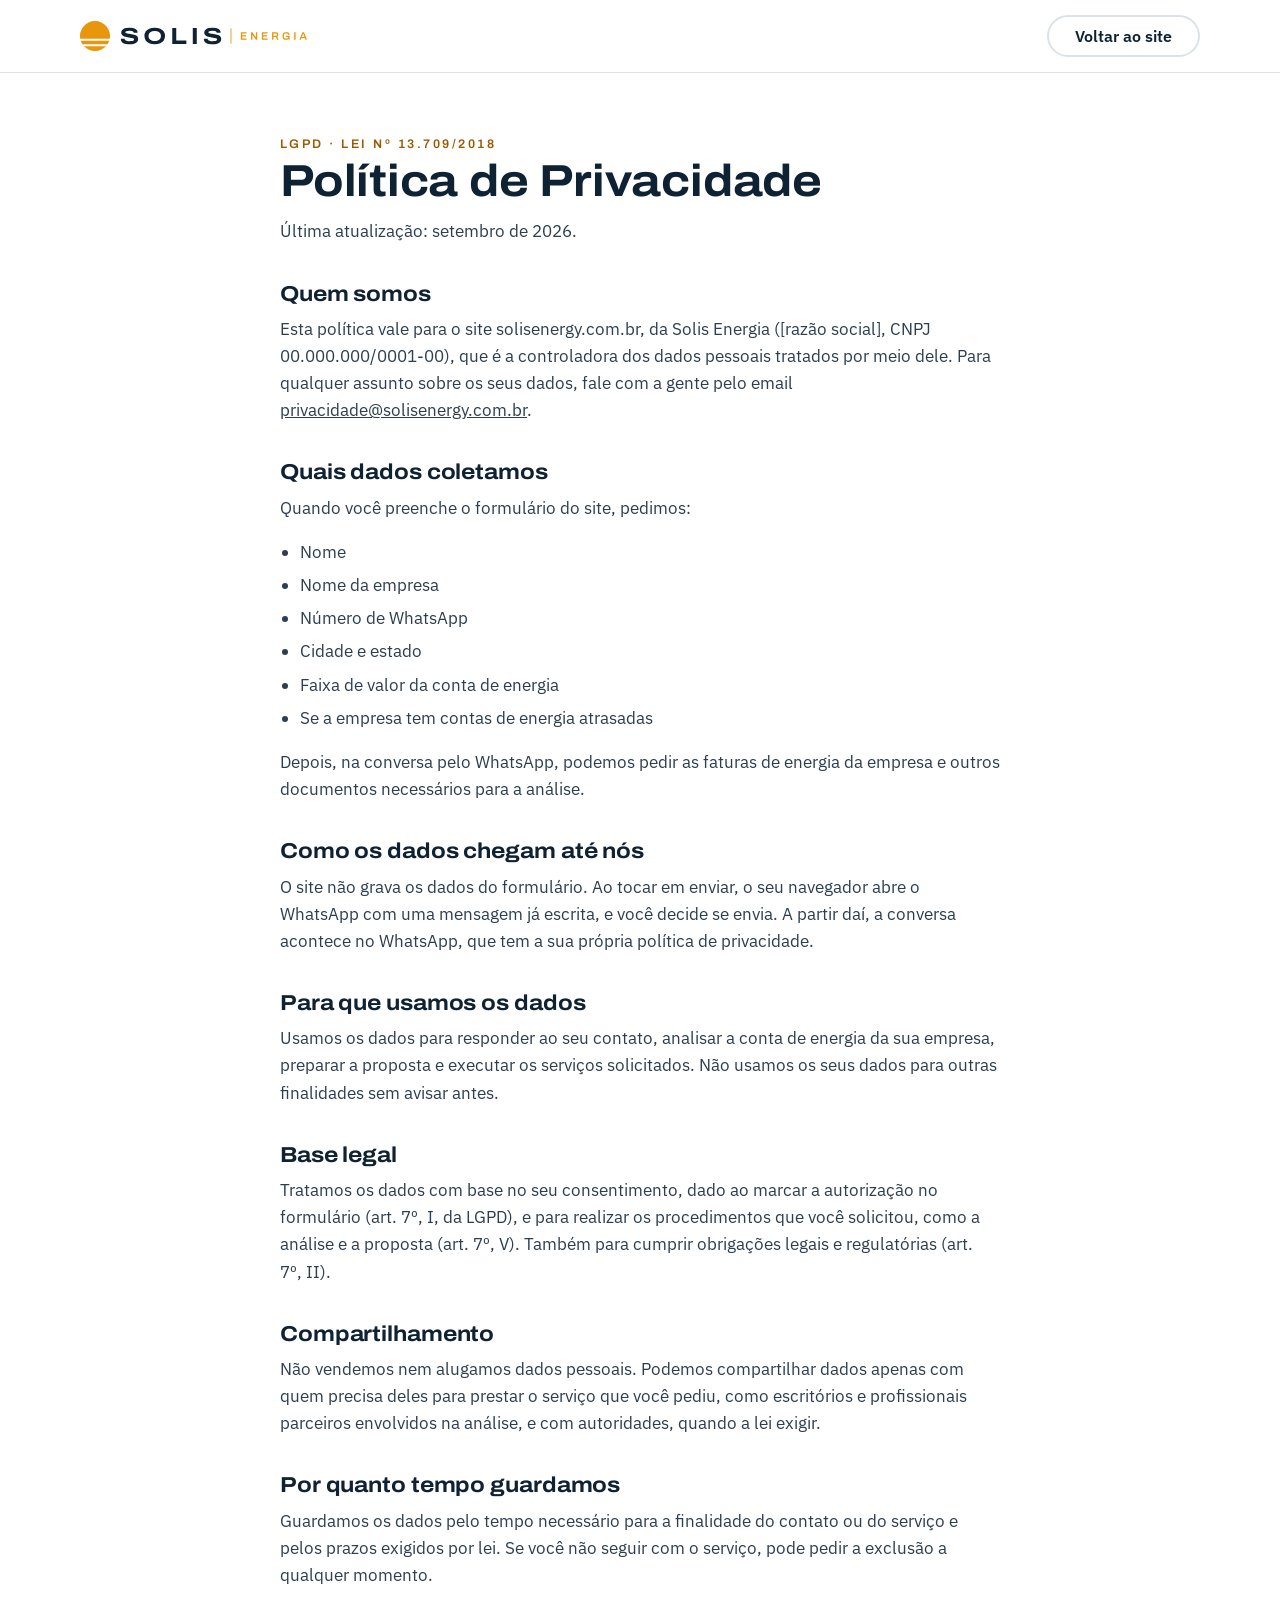
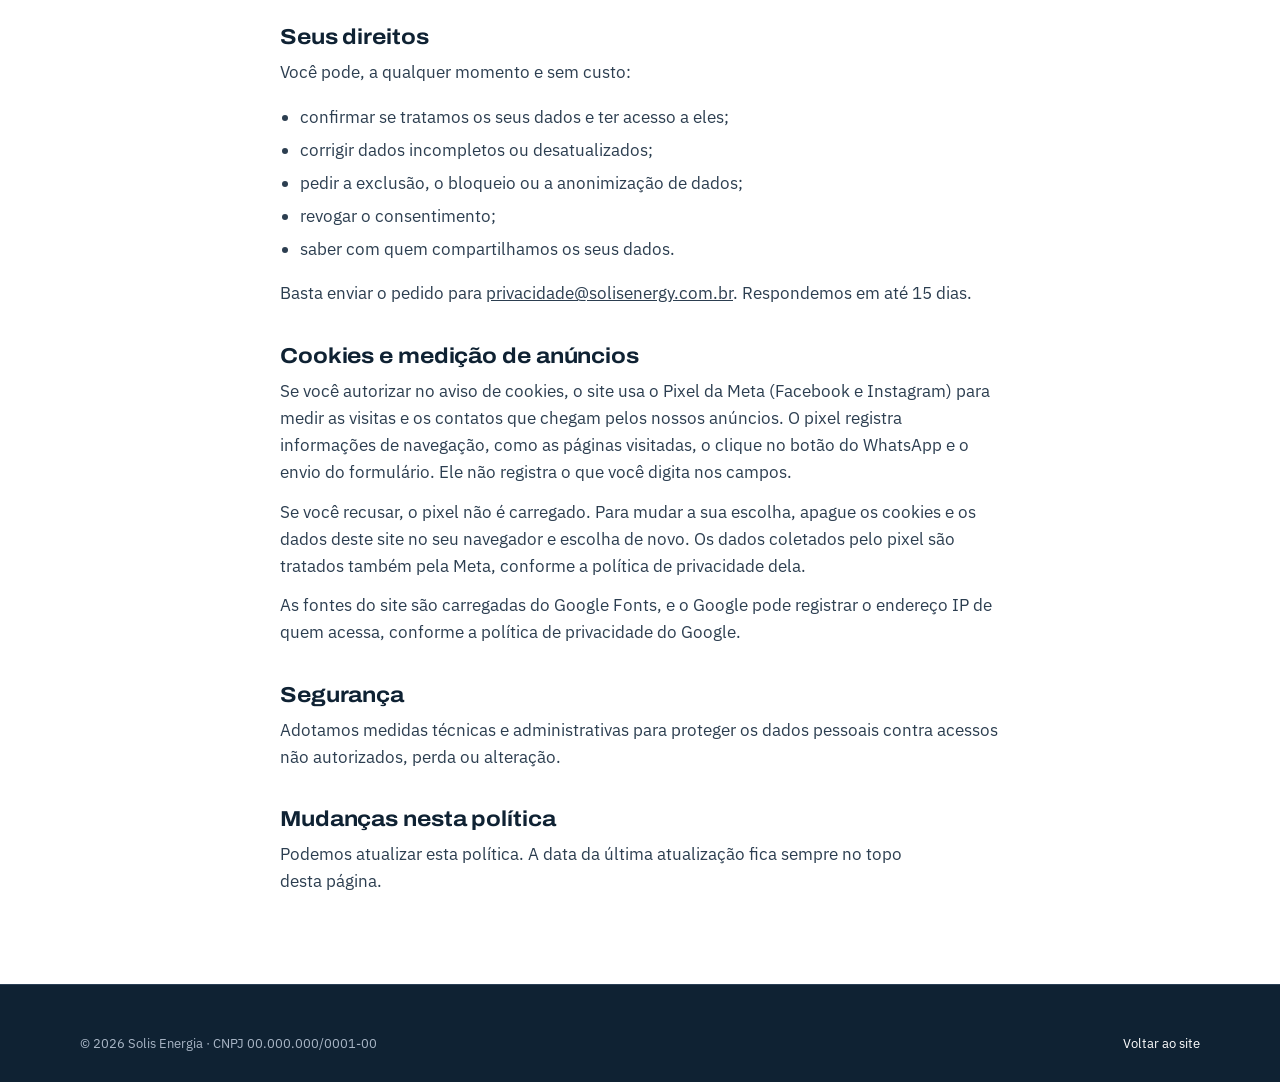
==== commit 3e4bc83b: "Add files via upload" ====
--- a/privacidade.html
+++ b/privacidade.html
@@ -13,7 +13,7 @@
 <link rel="stylesheet" href="https://fonts.googleapis.com/css2?family=Archivo:wdth,wght@100..125,500..800&family=IBM+Plex+Sans:wght@400;500;600&display=swap">
 <link rel="stylesheet" href="assets/site.css">
 </head>
-<body data-site="energia" data-whatsapp="5500000000000" data-wa-default="Olá! Tenho uma dúvida sobre privacidade de dados.">
+<body data-site="energia" data-whatsapp="5581999555215" data-pixel="1428482852682307" data-wa-default="Olá! Tenho uma dúvida sobre privacidade de dados.">
 <!-- MODELO: revisar com a equipe jurídica antes de publicar. Preencher razão social, CNPJ e endereço. -->
 <header class="site-header"><div class="wrap">
   <a class="brand" href="./"><img src="assets/img/logo.svg" alt="Solis Energia" width="210" height="30"></a>
@@ -58,8 +58,10 @@
   </ul>
   <p>Basta enviar o pedido para <a href="mailto:privacidade@solisenergy.com.br">privacidade@solisenergy.com.br</a>. Respondemos em até 15 dias.</p>
 
-  <h2>Cookies</h2>
-  <p>Este site não usa cookies de rastreamento nem ferramentas de publicidade. As fontes do site são carregadas do Google Fonts, e o Google pode registrar o endereço IP de quem acessa, conforme a política de privacidade do Google.</p>
+  <h2 id="cookies">Cookies e medição de anúncios</h2>
+  <p>Se você autorizar no aviso de cookies, o site usa o Pixel da Meta (Facebook e Instagram) para medir as visitas e os contatos que chegam pelos nossos anúncios. O pixel registra informações de navegação, como as páginas visitadas, o clique no botão do WhatsApp e o envio do formulário. Ele não registra o que você digita nos campos.</p>
+  <p>Se você recusar, o pixel não é carregado. Para mudar a sua escolha, apague os cookies e os dados deste site no seu navegador e escolha de novo. Os dados coletados pelo pixel são tratados também pela Meta, conforme a política de privacidade dela.</p>
+  <p>As fontes do site são carregadas do Google Fonts, e o Google pode registrar o endereço IP de quem acessa, conforme a política de privacidade do Google.</p>
 
   <h2>Segurança</h2>
   <p>Adotamos medidas técnicas e administrativas para proteger os dados pessoais contra acessos não autorizados, perda ou alteração.</p>
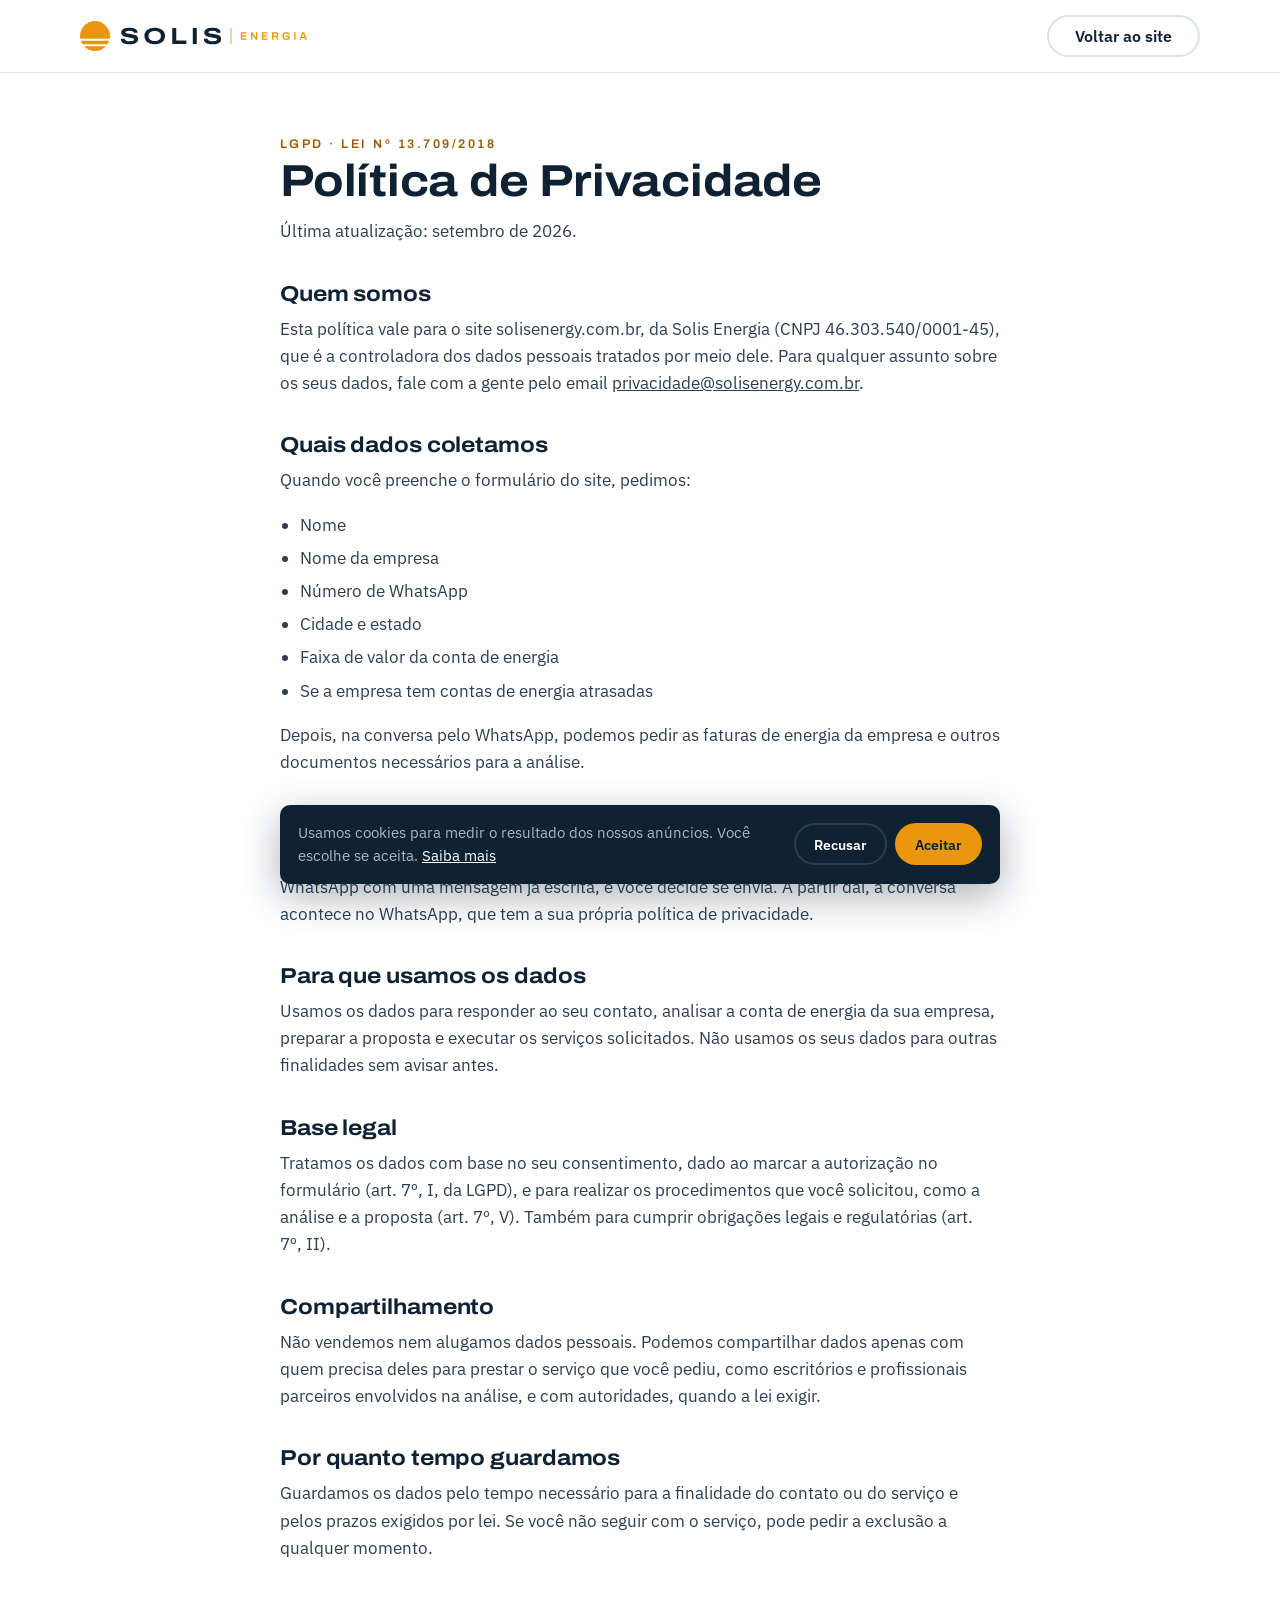
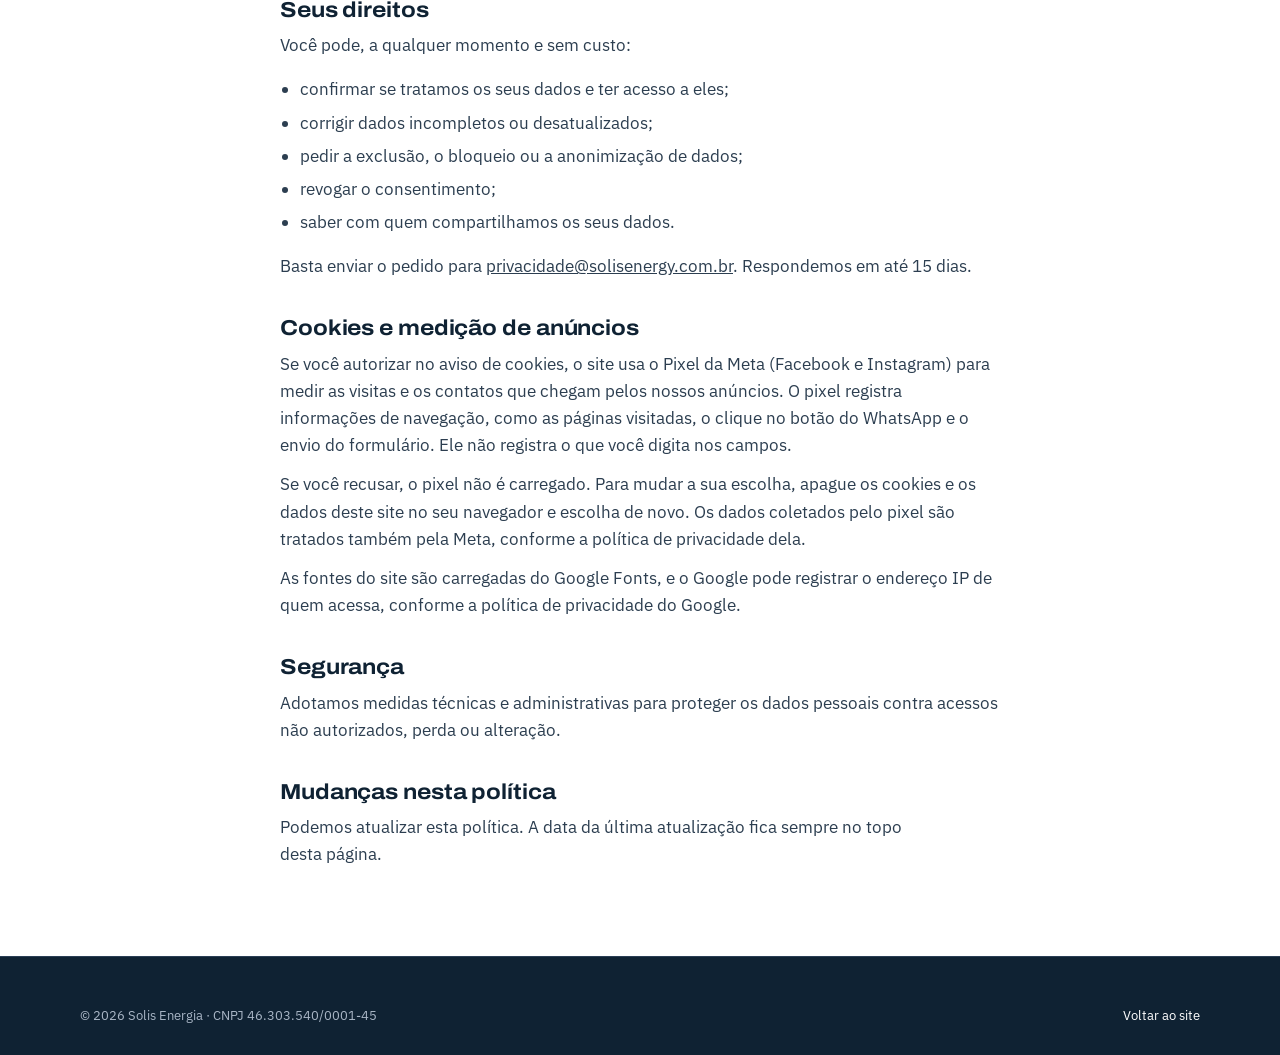
==== commit 36b846b2: "CNPJ no rodapé e na política de privacidade" ====
--- a/privacidade.html
+++ b/privacidade.html
@@ -25,7 +25,7 @@
   <p class="muted">Última atualização: setembro de 2026.</p>
 
   <h2>Quem somos</h2>
-  <p>Esta política vale para o site solisenergy.com.br, da Solis Energia ([razão social], CNPJ 00.000.000/0001-00), que é a controladora dos dados pessoais tratados por meio dele. Para qualquer assunto sobre os seus dados, fale com a gente pelo email <a href="mailto:privacidade@solisenergy.com.br">privacidade@solisenergy.com.br</a>.</p>
+  <p>Esta política vale para o site solisenergy.com.br, da Solis Energia (CNPJ 46.303.540/0001-45), que é a controladora dos dados pessoais tratados por meio dele. Para qualquer assunto sobre os seus dados, fale com a gente pelo email <a href="mailto:privacidade@solisenergy.com.br">privacidade@solisenergy.com.br</a>.</p>
 
   <h2>Quais dados coletamos</h2>
   <p>Quando você preenche o formulário do site, pedimos:</p>
@@ -70,7 +70,7 @@
   <p>Podemos atualizar esta política. A data da última atualização fica sempre no topo desta página.</p>
 </main>
 <footer class="site-footer"><div class="wrap"><div class="foot-bottom" style="border-top:0;padding-top:0">
-  <span>© <span data-year>2026</span> Solis Energia · CNPJ 00.000.000/0001-00</span><a href="./">Voltar ao site</a>
+  <span>© <span data-year>2026</span> Solis Energia · CNPJ 46.303.540/0001-45</span><a href="./">Voltar ao site</a>
 </div></div></footer>
 <script src="assets/site.js"></script>
 </body>
--- a/assets/site.css
+++ b/assets/site.css
@@ -307,3 +307,16 @@
   *, *::before, *::after { transition: none !important; animation: none !important; }
   .btn:hover, .wa-float:hover { transform: none; }
 }
+
+/* ---------- aviso de cookies (LGPD) ---------- */
+.cookie-bar {
+  position: fixed; left: 16px; right: 16px; bottom: calc(16px + env(safe-area-inset-bottom, 0px)); z-index: 70;
+  max-width: 720px; margin-inline: auto; background: var(--ink); color: #fff; border-radius: 10px;
+  padding: 16px 18px; display: flex; flex-wrap: wrap; align-items: center; gap: 12px 20px;
+  box-shadow: 0 12px 40px rgba(15,34,51,.35); font-size: .92rem;
+}
+.cookie-bar p { flex: 1 1 280px; color: var(--aco-claro); }
+.cookie-bar a { color: #fff; }
+.cookie-actions { display: flex; gap: 8px; }
+.cookie-bar .btn { min-height: 42px; padding: 0 18px; font-size: .9rem; }
+.cookie-bar .btn-ghost { background: transparent; color: #fff; border-color: var(--line-ink); }
